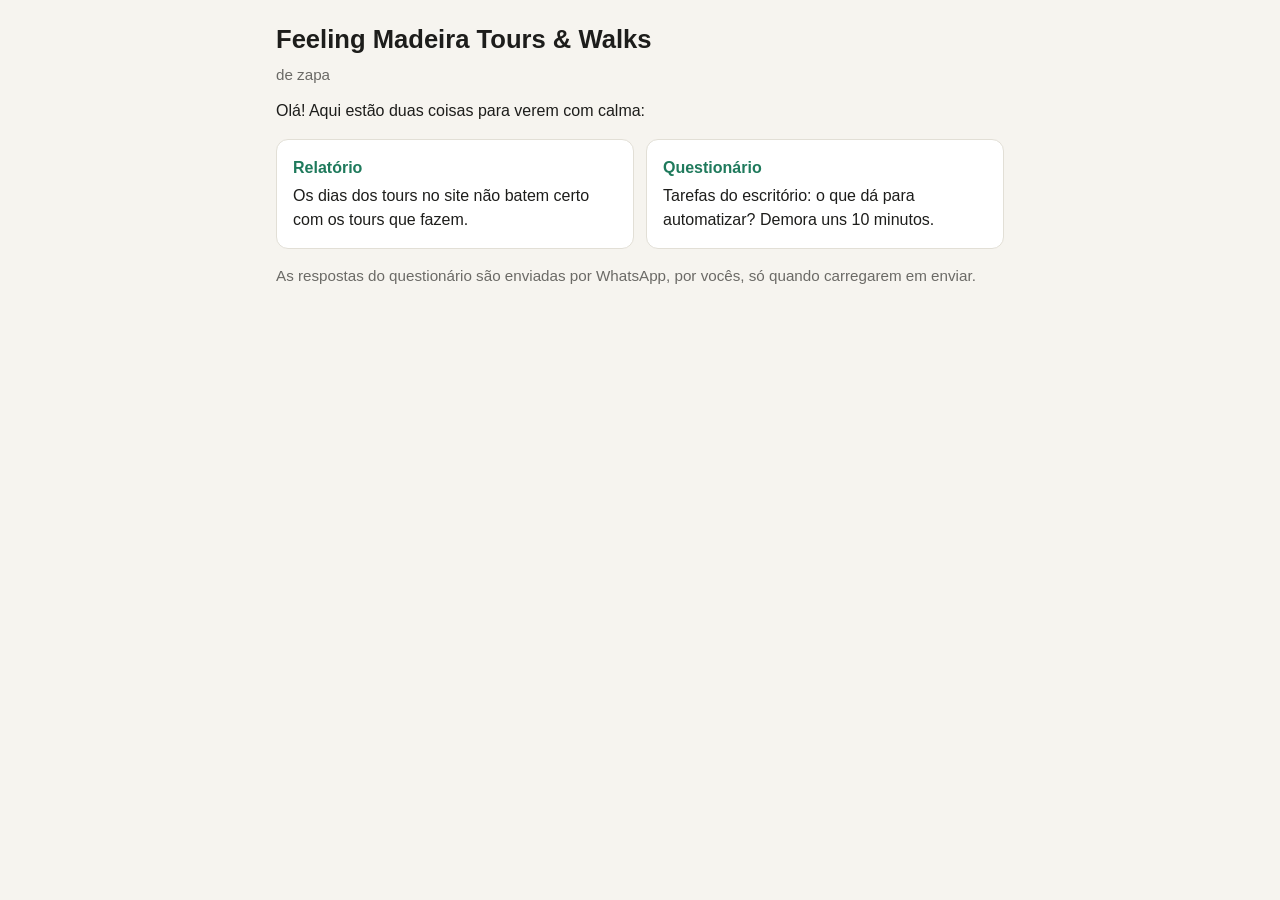
==== feeling/index.html @ 7128efbd "Per-business layout: shared form engine + style, Feeling report and questionnaire pages Co-Authored-" ====
<!doctype html>
<html lang="pt-PT">
<head>
<meta charset="utf-8">
<meta name="viewport" content="width=device-width, initial-scale=1">
<meta name="robots" content="noindex, nofollow">
<title>Feeling Madeira</title>
<link rel="stylesheet" href="../assets/style.css">
</head>
<body>
<main class="doc">
  <h1>Feeling Madeira Tours &amp; Walks</h1>
  <p class="muted">de zapa</p>
  <p>Olá! Aqui estão duas coisas para verem com calma:</p>
  <div class="nav">
    <a href="relatorio.html"><strong>Relatório</strong>Os dias dos tours no site não batem certo com os tours que fazem.</a>
    <a href="questionario.html"><strong>Questionário</strong>Tarefas do escritório: o que dá para automatizar? Demora uns 10 minutos.</a>
  </div>
  <p class="muted">As respostas do questionário são enviadas por WhatsApp, por vocês, só quando carregarem em enviar.</p>
</main>
</body>
</html>
---- assets/style.css ----
:root {
  --bg: #f6f4ef; --card: #ffffff; --text: #1d1d1b; --muted: #6b6a66;
  --line: #e2dfd6; --accent: #1f7a5c; --accent-text: #ffffff; --chip: #eef3f0;
}
@media (prefers-color-scheme: dark) {
  :root {
    --bg: #151614; --card: #1f201d; --text: #ecebe6; --muted: #a3a29b;
    --line: #34352f; --accent: #3fae86; --accent-text: #0e1410; --chip: #233029;
  }
}
* { box-sizing: border-box; }
body {
  margin: 0; background: var(--bg); color: var(--text);
  font: 16px/1.5 -apple-system, BlinkMacSystemFont, "Segoe UI", Roboto, sans-serif;
}
main { max-width: 760px; margin: 0 auto; padding: 24px 16px 200px; }
h1 { font-size: 1.6rem; line-height: 1.25; margin: 0 0 8px; }
h2 { font-size: 1.15rem; margin: 32px 0 12px; }
p { margin: 0 0 12px; }
.muted { color: var(--muted); font-size: .95rem; }
.card {
  background: var(--card); border: 1px solid var(--line); border-radius: 12px;
  padding: 16px; margin-bottom: 12px;
}
.task-title { font-weight: 600; margin-bottom: 4px; }
.task-now { color: var(--muted); font-size: .92rem; margin-bottom: 12px; }
label { display: block; font-size: .85rem; color: var(--muted); margin: 10px 0 4px; }
input[type=text], textarea {
  width: 100%; font: inherit; color: var(--text); background: var(--bg);
  border: 1px solid var(--line); border-radius: 8px; padding: 10px 12px;
}
textarea { min-height: 72px; resize: vertical; }
input:focus, textarea:focus { outline: 2px solid var(--accent); outline-offset: 1px; }
.row { display: grid; grid-template-columns: 1fr 1fr; gap: 0 12px; }
@media (max-width: 520px) { .row { grid-template-columns: 1fr; } }
.choices { display: flex; gap: 8px; flex-wrap: wrap; }
.choices label {
  margin: 0; display: inline-flex; align-items: center; gap: 6px; cursor: pointer;
  background: var(--chip); color: var(--text); border-radius: 999px; padding: 6px 14px; font-size: .95rem;
}
.choices input { accent-color: var(--accent); }
.pickup { border-top: 1px dashed var(--line); padding-top: 8px; margin-top: 8px; }
.pickup:first-child { border-top: 0; margin-top: 0; padding-top: 0; }
button {
  font: inherit; border-radius: 10px; padding: 12px 16px; cursor: pointer;
  border: 1px solid var(--line); background: var(--card); color: var(--text);
}
button.primary { background: var(--accent); color: var(--accent-text); border-color: var(--accent); font-weight: 600; }
button.link { border: 0; background: none; color: var(--accent); padding: 8px 0; }
.bar {
  position: fixed; left: 0; right: 0; bottom: 0; background: var(--card);
  border-top: 1px solid var(--line); padding: 12px 16px;
}
.bar-inner { max-width: 760px; margin: 0 auto; display: flex; gap: 8px; flex-wrap: wrap; align-items: center; }
.bar-inner button { flex: 1 1 200px; }
#status { width: 100%; font-size: .9rem; color: var(--muted); min-height: 1.2em; }

.nav { display: flex; gap: 12px; flex-wrap: wrap; margin: 16px 0; }
.nav a, a.tile {
  display: block; text-decoration: none; color: var(--text); background: var(--card);
  border: 1px solid var(--line); border-radius: 12px; padding: 16px; flex: 1 1 240px;
}
.nav a strong, a.tile strong { display: block; color: var(--accent); margin-bottom: 4px; }
a { color: var(--accent); }
table { width: 100%; border-collapse: collapse; font-size: .95rem; }
th, td { text-align: left; padding: 8px 10px; border-bottom: 1px solid var(--line); vertical-align: top; }
th { color: var(--muted); font-weight: 600; }
.table-wrap { overflow-x: auto; background: var(--card); border: 1px solid var(--line); border-radius: 12px; margin-bottom: 12px; }
main.doc { padding-bottom: 48px; }
ol li { margin-bottom: 8px; }
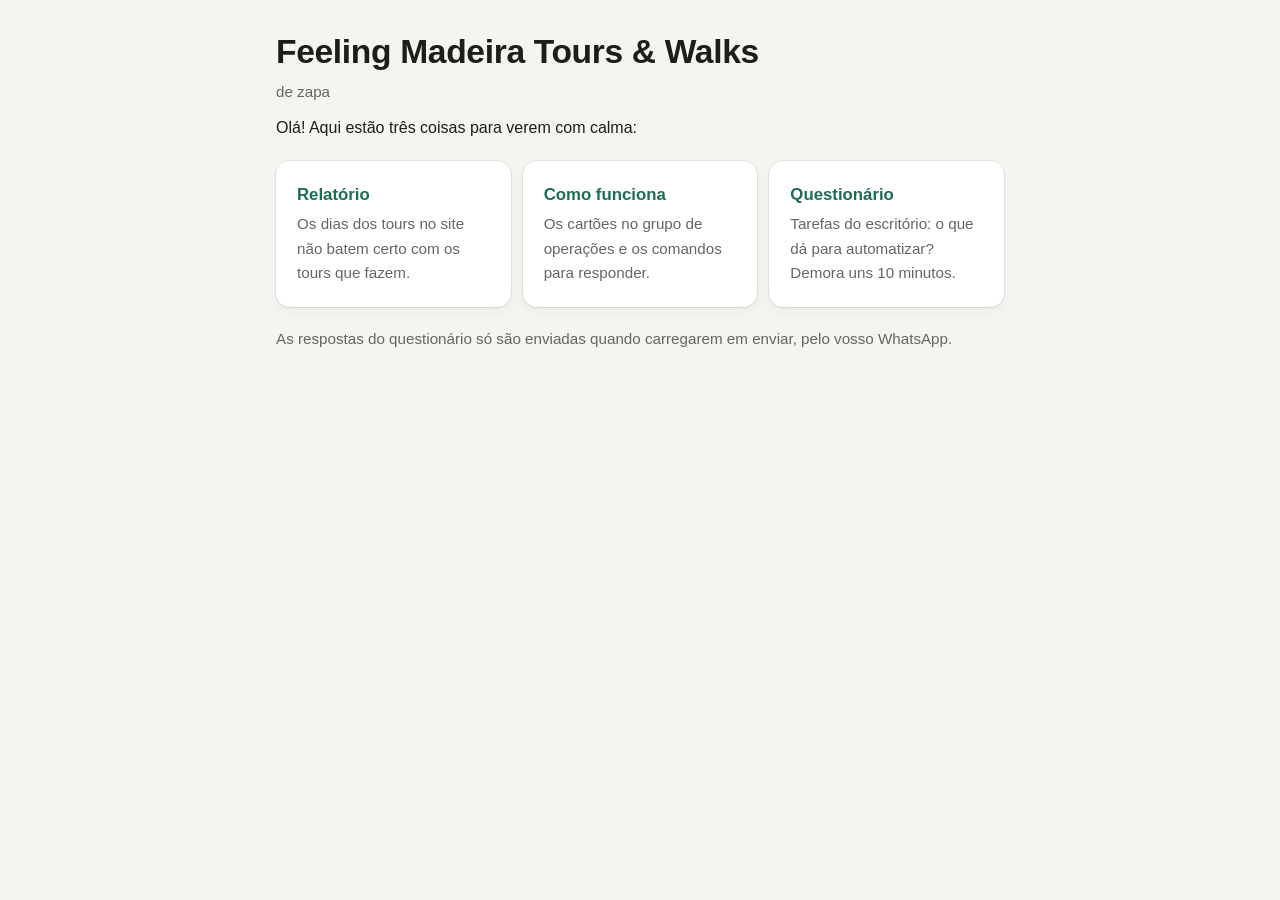
==== commit 837f1f7f: "Ops guide (como funciona, PT-PT) + UI clean-up: desktop layout, shadows, press/hover states Co-Autho" ====
--- a/feeling/index.html
+++ b/feeling/index.html
@@ -11,12 +11,13 @@
 <main class="doc">
   <h1>Feeling Madeira Tours &amp; Walks</h1>
   <p class="muted">de zapa</p>
-  <p>Olá! Aqui estão duas coisas para verem com calma:</p>
-  <div class="nav">
-    <a href="relatorio.html"><strong>Relatório</strong>Os dias dos tours no site não batem certo com os tours que fazem.</a>
-    <a href="questionario.html"><strong>Questionário</strong>Tarefas do escritório: o que dá para automatizar? Demora uns 10 minutos.</a>
+  <p>Olá! Aqui estão três coisas para verem com calma:</p>
+  <div class="tiles">
+    <a class="tile" href="relatorio.html"><strong>Relatório</strong><span>Os dias dos tours no site não batem certo com os tours que fazem.</span></a>
+    <a class="tile" href="como-funciona.html"><strong>Como funciona</strong><span>Os cartões no grupo de operações e os comandos para responder.</span></a>
+    <a class="tile" href="questionario.html"><strong>Questionário</strong><span>Tarefas do escritório: o que dá para automatizar? Demora uns 10 minutos.</span></a>
   </div>
-  <p class="muted">As respostas do questionário são enviadas por WhatsApp, por vocês, só quando carregarem em enviar.</p>
+  <p class="muted">As respostas do questionário só são enviadas quando carregarem em enviar, pelo vosso WhatsApp.</p>
 </main>
 </body>
 </html>
--- a/assets/style.css
+++ b/assets/style.css
@@ -1,70 +1,132 @@
 :root {
-  --bg: #f6f4ef; --card: #ffffff; --text: #1d1d1b; --muted: #6b6a66;
-  --line: #e2dfd6; --accent: #1f7a5c; --accent-text: #ffffff; --chip: #eef3f0;
+  --bg: #f6f4ef; --card: #ffffff; --text: #1d1d1b; --muted: #66655f;
+  --line: #d9d5ca; --accent: #1b6e52; --accent-text: #ffffff; --chip: #eaf1ed;
+  --code: #f0ede6;
+  --shadow: 0 0 0 1px oklch(0 0 0 / 0.06), 0 1px 2px oklch(0 0 0 / 0.06), 0 4px 12px oklch(0 0 0 / 0.04);
+  --bar-shadow: 0 -1px 0 oklch(0 0 0 / 0.08), 0 -8px 24px oklch(0 0 0 / 0.06);
 }
 @media (prefers-color-scheme: dark) {
   :root {
-    --bg: #151614; --card: #1f201d; --text: #ecebe6; --muted: #a3a29b;
-    --line: #34352f; --accent: #3fae86; --accent-text: #0e1410; --chip: #233029;
+    --bg: #141513; --card: #1e1f1c; --text: #ecebe6; --muted: #a8a79f;
+    --line: #3a3b35; --accent: #4cb98f; --accent-text: #0d1410; --chip: #22302a;
+    --code: #2a2b27;
+    --shadow: 0 0 0 1px oklch(1 0 0 / 0.07), 0 1px 2px oklch(0 0 0 / 0.4), 0 4px 12px oklch(0 0 0 / 0.25);
+    --bar-shadow: 0 -1px 0 oklch(1 0 0 / 0.08), 0 -8px 24px oklch(0 0 0 / 0.3);
   }
 }
+
 * { box-sizing: border-box; }
 body {
   margin: 0; background: var(--bg); color: var(--text);
-  font: 16px/1.5 -apple-system, BlinkMacSystemFont, "Segoe UI", Roboto, sans-serif;
+  font: 16px/1.55 -apple-system, BlinkMacSystemFont, "Segoe UI", Roboto, sans-serif;
+  -webkit-font-smoothing: antialiased; -webkit-tap-highlight-color: transparent;
 }
-main { max-width: 760px; margin: 0 auto; padding: 24px 16px 200px; }
-h1 { font-size: 1.6rem; line-height: 1.25; margin: 0 0 8px; }
-h2 { font-size: 1.15rem; margin: 32px 0 12px; }
-p { margin: 0 0 12px; }
+main { max-width: 880px; margin: 0 auto; padding: 32px 16px 200px; }
+main.doc { max-width: 760px; padding-bottom: 64px; }
+h1 { font-size: clamp(1.5rem, 1.2rem + 1.4vw, 2.1rem); line-height: 1.2; margin: 0 0 8px; text-wrap: balance; letter-spacing: -0.01em; }
+h2 { font-size: 1.2rem; margin: 40px 0 12px; text-wrap: balance; }
+h3 { font-size: 1.02rem; margin: 20px 0 8px; }
+p { margin: 0 0 12px; text-wrap: pretty; }
+a { color: var(--accent); text-underline-offset: 2px; }
 .muted { color: var(--muted); font-size: .95rem; }
+.back { display: inline-block; margin-bottom: 16px; text-decoration: none; }
+
+/* surfaces: shadow for elevation; transparent border keeps an edge in forced-colors */
 .card {
-  background: var(--card); border: 1px solid var(--line); border-radius: 12px;
-  padding: 16px; margin-bottom: 12px;
+  background: var(--card); border: 1px solid transparent; border-radius: 14px;
+  box-shadow: var(--shadow); padding: 20px; margin-bottom: 12px;
 }
-.task-title { font-weight: 600; margin-bottom: 4px; }
-.task-now { color: var(--muted); font-size: .92rem; margin-bottom: 12px; }
+.task-title { font-weight: 600; }
+.task-now { color: var(--muted); font-size: .92rem; margin: 2px 0 12px; max-width: 70ch; }
+
+/* form fields */
 label { display: block; font-size: .85rem; color: var(--muted); margin: 10px 0 4px; }
 input[type=text], textarea {
   width: 100%; font: inherit; color: var(--text); background: var(--bg);
-  border: 1px solid var(--line); border-radius: 8px; padding: 10px 12px;
+  border: 1px solid var(--line); border-radius: 8px; padding: 9px 12px;
+  transition-property: border-color, background-color; transition-duration: 150ms; transition-timing-function: ease-out;
 }
-textarea { min-height: 72px; resize: vertical; }
-input:focus, textarea:focus { outline: 2px solid var(--accent); outline-offset: 1px; }
+textarea { min-height: 76px; resize: vertical; }
+input:focus-visible, textarea:focus-visible { outline: 2px solid var(--accent); outline-offset: 1px; }
+.fields { display: grid; grid-template-columns: 1fr 1fr; gap: 0 12px; }
+.fields .wide { grid-column: 1 / -1; }
+.fields label { margin-top: 6px; }
 .row { display: grid; grid-template-columns: 1fr 1fr; gap: 0 12px; }
-@media (max-width: 520px) { .row { grid-template-columns: 1fr; } }
-.choices { display: flex; gap: 8px; flex-wrap: wrap; }
+@media (max-width: 520px) {
+  .fields, .row { grid-template-columns: 1fr; }
+}
+/* desktop: one line per task (who · time · automate · notes) */
+@media (min-width: 900px) {
+  .fields { grid-template-columns: 1fr 0.8fr auto 1.4fr; align-items: end; }
+  .fields .wide { grid-column: auto; }
+}
+.choices { display: flex; gap: 6px; flex-wrap: wrap; }
 .choices label {
   margin: 0; display: inline-flex; align-items: center; gap: 6px; cursor: pointer;
-  background: var(--chip); color: var(--text); border-radius: 999px; padding: 6px 14px; font-size: .95rem;
+  background: var(--chip); color: var(--text); border-radius: 999px; padding: 8px 14px; font-size: .95rem;
+  border: 1px solid transparent;
+  transition-property: background-color, border-color; transition-duration: 150ms; transition-timing-function: ease-out;
 }
-.choices input { accent-color: var(--accent); }
+.choices label:has(input:checked) { border-color: var(--accent); }
+.choices input { accent-color: var(--accent); margin: 0; }
+
 .pickup { border-top: 1px dashed var(--line); padding-top: 8px; margin-top: 8px; }
 .pickup:first-child { border-top: 0; margin-top: 0; padding-top: 0; }
+
+/* buttons */
 button {
-  font: inherit; border-radius: 10px; padding: 12px 16px; cursor: pointer;
+  font: inherit; border-radius: 10px; padding: 12px 18px; cursor: pointer;
   border: 1px solid var(--line); background: var(--card); color: var(--text);
+  transition-property: background-color, border-color, scale; transition-duration: 150ms; transition-timing-function: ease-out;
 }
 button.primary { background: var(--accent); color: var(--accent-text); border-color: var(--accent); font-weight: 600; }
 button.link { border: 0; background: none; color: var(--accent); padding: 8px 0; }
-.bar {
-  position: fixed; left: 0; right: 0; bottom: 0; background: var(--card);
-  border-top: 1px solid var(--line); padding: 12px 16px;
+@media (prefers-reduced-motion: no-preference) {
+  button:not(:disabled):active { scale: 0.96; }
 }
-.bar-inner { max-width: 760px; margin: 0 auto; display: flex; gap: 8px; flex-wrap: wrap; align-items: center; }
+@media (hover: hover) {
+  button:not(.primary):not(.link):hover { background: var(--chip); }
+  button.primary:hover { background: color-mix(in oklch, var(--accent), white 8%); }
+  .choices label:hover { border-color: var(--line); }
+  .tile:hover { box-shadow: var(--shadow), 0 0 0 2px var(--accent); }
+}
+
+/* sticky send bar */
+.bar { position: fixed; left: 0; right: 0; bottom: 0; background: var(--card); box-shadow: var(--bar-shadow); padding: 12px 16px; }
+.bar-inner { max-width: 880px; margin: 0 auto; display: flex; gap: 8px; flex-wrap: wrap; align-items: center; }
 .bar-inner button { flex: 1 1 200px; }
 #status { width: 100%; font-size: .9rem; color: var(--muted); min-height: 1.2em; }
+@media (min-width: 900px) {
+  .bar-inner { flex-wrap: nowrap; }
+  .bar-inner button { flex: 0 0 auto; }
+  #status { flex: 1; width: auto; order: -1; }
+}
 
-.nav { display: flex; gap: 12px; flex-wrap: wrap; margin: 16px 0; }
-.nav a, a.tile {
+/* start page tiles */
+.tiles { display: grid; grid-template-columns: repeat(auto-fit, minmax(200px, 1fr)); gap: 12px; margin: 20px 0; }
+.tile {
   display: block; text-decoration: none; color: var(--text); background: var(--card);
-  border: 1px solid var(--line); border-radius: 12px; padding: 16px; flex: 1 1 240px;
+  border: 1px solid transparent; border-radius: 14px; box-shadow: var(--shadow); padding: 20px;
+  transition-property: box-shadow; transition-duration: 150ms; transition-timing-function: ease-out;
 }
-.nav a strong, a.tile strong { display: block; color: var(--accent); margin-bottom: 4px; }
-a { color: var(--accent); }
+.tile strong { display: block; color: var(--accent); font-size: 1.05rem; margin-bottom: 4px; }
+.tile span { color: var(--muted); font-size: .95rem; }
+
+/* documents */
 table { width: 100%; border-collapse: collapse; font-size: .95rem; }
-th, td { text-align: left; padding: 8px 10px; border-bottom: 1px solid var(--line); vertical-align: top; }
-th { color: var(--muted); font-weight: 600; }
-.table-wrap { overflow-x: auto; background: var(--card); border: 1px solid var(--line); border-radius: 12px; margin-bottom: 12px; }
-main.doc { padding-bottom: 48px; }
-ol li { margin-bottom: 8px; }
+th, td { text-align: left; padding: 10px 14px; border-bottom: 1px solid var(--line); vertical-align: top; }
+tr:last-child td { border-bottom: 0; }
+th { color: var(--muted); font-weight: 600; font-size: .85rem; }
+.table-wrap { overflow-x: auto; background: var(--card); border: 1px solid transparent; border-radius: 14px; box-shadow: var(--shadow); margin-bottom: 16px; }
+ol li, ul li { margin-bottom: 8px; }
+code {
+  font: .9em ui-monospace, SFMono-Regular, Menlo, monospace; background: var(--code);
+  border-radius: 6px; padding: 2px 6px;
+}
+td code { white-space: nowrap; }
+pre.msg {
+  font: .88rem/1.5 ui-monospace, SFMono-Regular, Menlo, monospace; white-space: pre-wrap;
+  background: var(--code); border-radius: 10px; padding: 12px 14px; margin: 8px 0 12px; overflow-x: auto;
+}
+.note { border-left: 3px solid var(--accent); padding: 4px 0 4px 14px; margin: 16px 0; }
+.note p:last-child { margin-bottom: 0; }
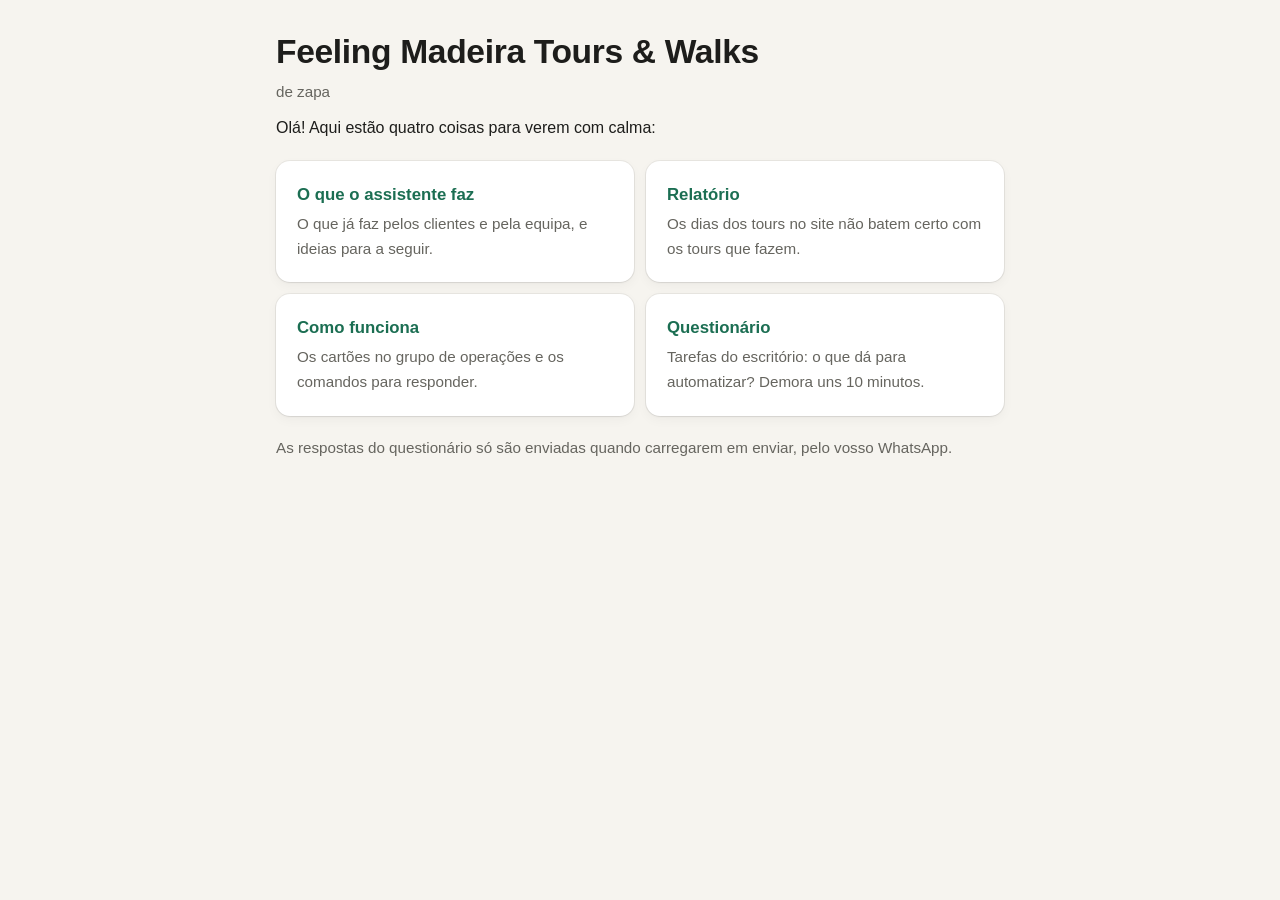
==== commit 8e720e44: "Feeling: 'O que o assistente faz' page; guide adds CANCELAR + reminders; 2x2 start tiles Co-Authored" ====
--- a/feeling/index.html
+++ b/feeling/index.html
@@ -11,8 +11,9 @@
 <main class="doc">
   <h1>Feeling Madeira Tours &amp; Walks</h1>
   <p class="muted">de zapa</p>
-  <p>Olá! Aqui estão três coisas para verem com calma:</p>
+  <p>Olá! Aqui estão quatro coisas para verem com calma:</p>
   <div class="tiles">
+    <a class="tile" href="o-que-faz.html"><strong>O que o assistente faz</strong><span>O que já faz pelos clientes e pela equipa, e ideias para a seguir.</span></a>
     <a class="tile" href="relatorio.html"><strong>Relatório</strong><span>Os dias dos tours no site não batem certo com os tours que fazem.</span></a>
     <a class="tile" href="como-funciona.html"><strong>Como funciona</strong><span>Os cartões no grupo de operações e os comandos para responder.</span></a>
     <a class="tile" href="questionario.html"><strong>Questionário</strong><span>Tarefas do escritório: o que dá para automatizar? Demora uns 10 minutos.</span></a>
--- a/assets/style.css
+++ b/assets/style.css
@@ -103,7 +103,8 @@
 }
 
 /* start page tiles */
-.tiles { display: grid; grid-template-columns: repeat(auto-fit, minmax(200px, 1fr)); gap: 12px; margin: 20px 0; }
+.tiles { display: grid; grid-template-columns: 1fr; gap: 12px; margin: 20px 0; }
+@media (min-width: 560px) { .tiles { grid-template-columns: repeat(2, 1fr); } }
 .tile {
   display: block; text-decoration: none; color: var(--text); background: var(--card);
   border: 1px solid transparent; border-radius: 14px; box-shadow: var(--shadow); padding: 20px;
